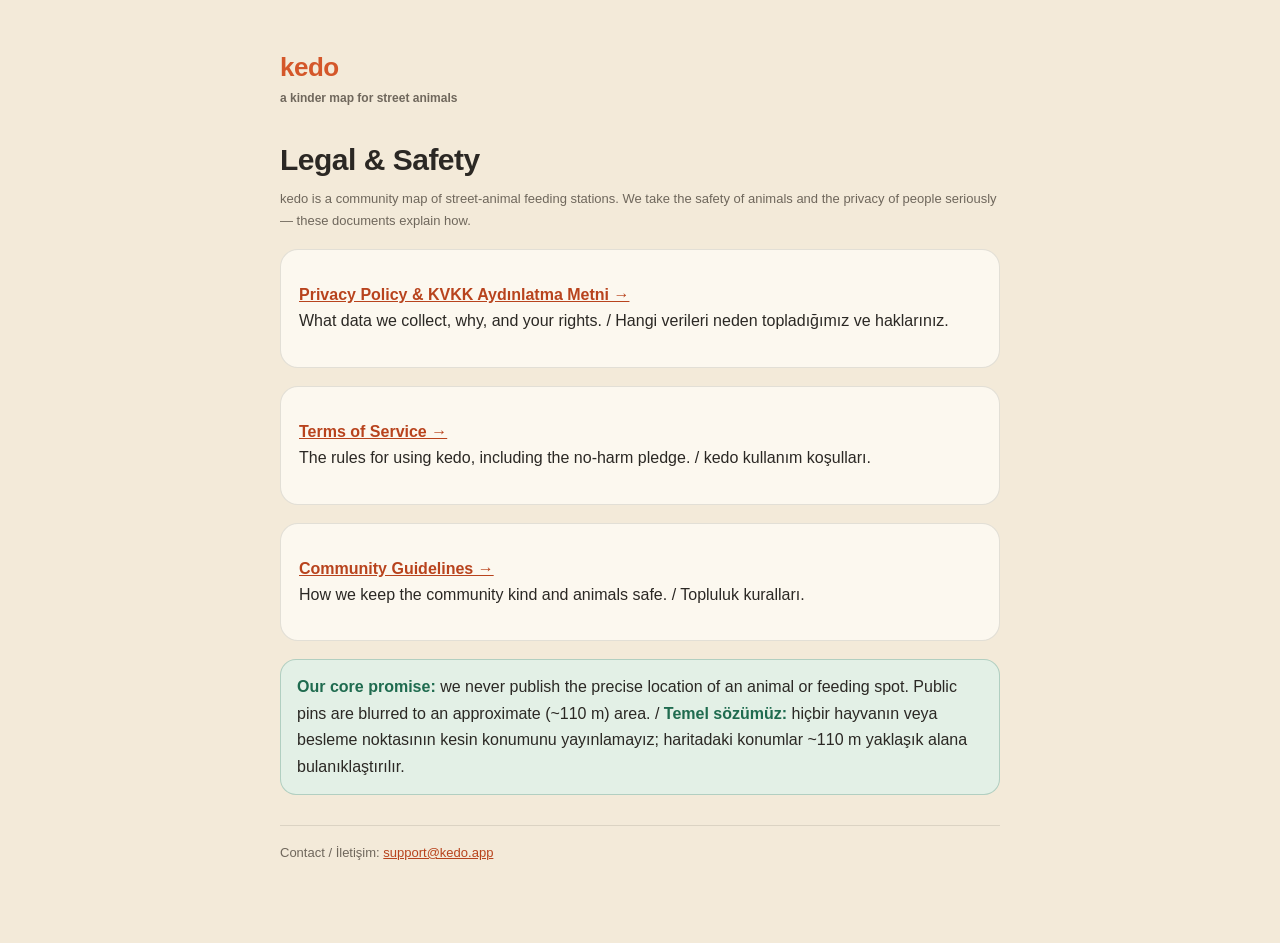
==== index.html @ 9390744d "kedo legal & safety pages (privacy, terms, community guidelines)" ====
<!DOCTYPE html>
<html lang="en">
<head>
<meta charset="utf-8" />
<meta name="viewport" content="width=device-width, initial-scale=1" />
<title>kedo — Legal</title>
<link rel="stylesheet" href="style.css" />
</head>
<body>
<div class="wrap">
  <header class="site">
    <span class="brand">kedo<small>a kinder map for street animals</small></span>
  </header>

  <h1>Legal & Safety</h1>
  <p class="updated">kedo is a community map of street-animal feeding stations. We take the safety of
  animals and the privacy of people seriously — these documents explain how.</p>

  <div class="card">
    <p><a href="privacy.html"><strong>Privacy Policy &amp; KVKK Aydınlatma Metni →</strong></a><br/>
    What data we collect, why, and your rights. / Hangi verileri neden topladığımız ve haklarınız.</p>
  </div>
  <div class="card">
    <p><a href="terms.html"><strong>Terms of Service →</strong></a><br/>
    The rules for using kedo, including the no-harm pledge. / kedo kullanım koşulları.</p>
  </div>
  <div class="card">
    <p><a href="guidelines.html"><strong>Community Guidelines →</strong></a><br/>
    How we keep the community kind and animals safe. / Topluluk kuralları.</p>
  </div>

  <div class="callout">
    <strong>Our core promise:</strong> we never publish the precise location of an animal or feeding
    spot. Public pins are blurred to an approximate (~110&nbsp;m) area. /
    <strong>Temel sözümüz:</strong> hiçbir hayvanın veya besleme noktasının kesin konumunu yayınlamayız;
    haritadaki konumlar ~110&nbsp;m yaklaşık alana bulanıklaştırılır.
  </div>

  <footer>
    Contact / İletişim: <a href="mailto:support@kedo.app">support@kedo.app</a>
  </footer>
</div>
</body>
</html>
---- style.css ----
/* kedo legal pages — cream + coral, plain and readable */
:root{
  --bg:#F3EAD9; --card:#FCF8EF; --ink:#2B2824; --muted:#6f675c;
  --coral:#D4572A; --coral-dark:#B8431D; --green:#1F6B4F; --line:rgba(43,40,36,.12);
}
*{box-sizing:border-box}
html{scroll-behavior:smooth}
body{
  margin:0; background:var(--bg); color:var(--ink);
  font-family:-apple-system,BlinkMacSystemFont,"Segoe UI",Roboto,Helvetica,Arial,sans-serif;
  line-height:1.65; font-size:16px;
}
.wrap{max-width:760px; margin:0 auto; padding:28px 20px 80px}
header.site{display:flex; align-items:center; gap:12px; padding:18px 0 8px}
header.site .ears{font-size:0; line-height:0}
.brand{font-weight:800; font-size:26px; letter-spacing:-.5px; color:var(--coral)}
.brand small{display:block; font-size:12px; font-weight:700; color:var(--muted); letter-spacing:0}
nav.top{display:flex; flex-wrap:wrap; gap:8px; margin:14px 0 22px}
nav.top a{
  text-decoration:none; color:var(--ink); background:var(--card); border:1px solid var(--line);
  padding:7px 13px; border-radius:14px; font-weight:700; font-size:13px;
}
nav.top a:hover{border-color:var(--coral); color:var(--coral)}
.lang{float:right; font-size:13px}
.lang a{color:var(--coral); font-weight:700; text-decoration:none}
h1{font-size:30px; letter-spacing:-.5px; margin:18px 0 4px}
h2{font-size:21px; margin:34px 0 6px; padding-top:8px}
h3{font-size:16px; margin:20px 0 4px; color:var(--coral-dark)}
.updated{color:var(--muted); font-size:13px; margin:0 0 6px}
.card{background:var(--card); border:1px solid var(--line); border-radius:18px; padding:16px 18px; margin:18px 0}
.callout{background:#E3F0E6; border:1px solid rgba(31,107,79,.25); border-radius:16px; padding:14px 16px; margin:18px 0}
.callout strong{color:var(--green)}
table{width:100%; border-collapse:collapse; margin:12px 0; font-size:14.5px}
th,td{text-align:left; vertical-align:top; padding:9px 10px; border-bottom:1px solid var(--line)}
th{color:var(--coral-dark)}
a{color:var(--coral-dark)}
ul{padding-left:20px} li{margin:4px 0}
hr.div{border:none; border-top:2px dashed var(--line); margin:48px 0}
footer{color:var(--muted); font-size:13px; margin-top:30px; border-top:1px solid var(--line); padding-top:16px}
.pill{display:inline-block; background:#FBE3DA; color:var(--coral-dark); font-weight:800; font-size:11px; padding:3px 9px; border-radius:10px; letter-spacing:.3px}
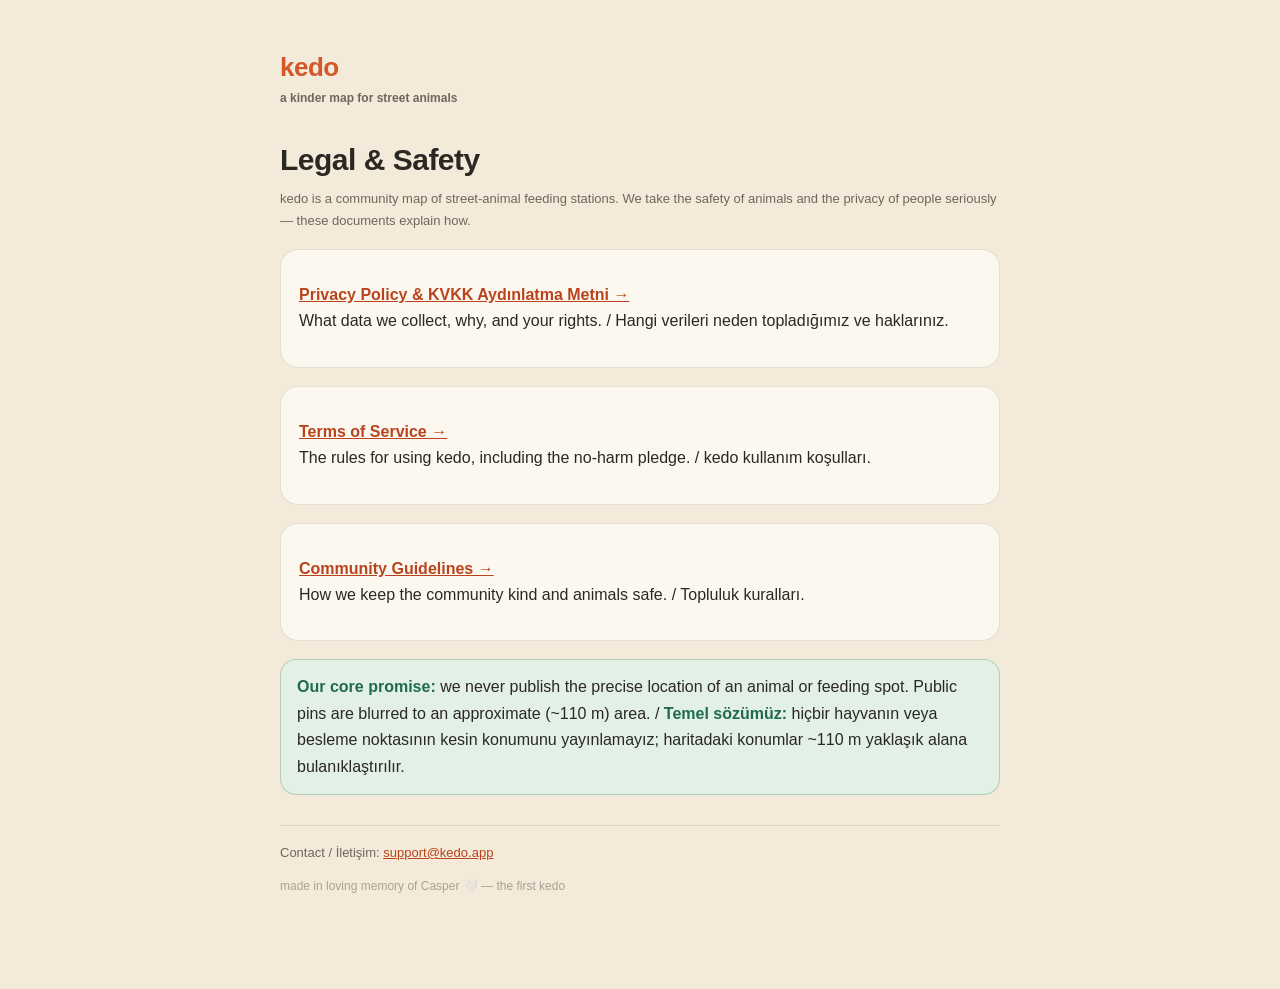
==== commit 9c720933: "Rename tribute: Casper" ====
--- a/index.html
+++ b/index.html
@@ -38,6 +38,7 @@
 
   <footer>
     Contact / İletişim: <a href="mailto:support@kedo.app">support@kedo.app</a>
+    <p style="margin-top:14px; opacity:.55; font-size:12px;">made in loving memory of Casper 🤍 — the first kedo</p>
   </footer>
 </div>
 </body>
